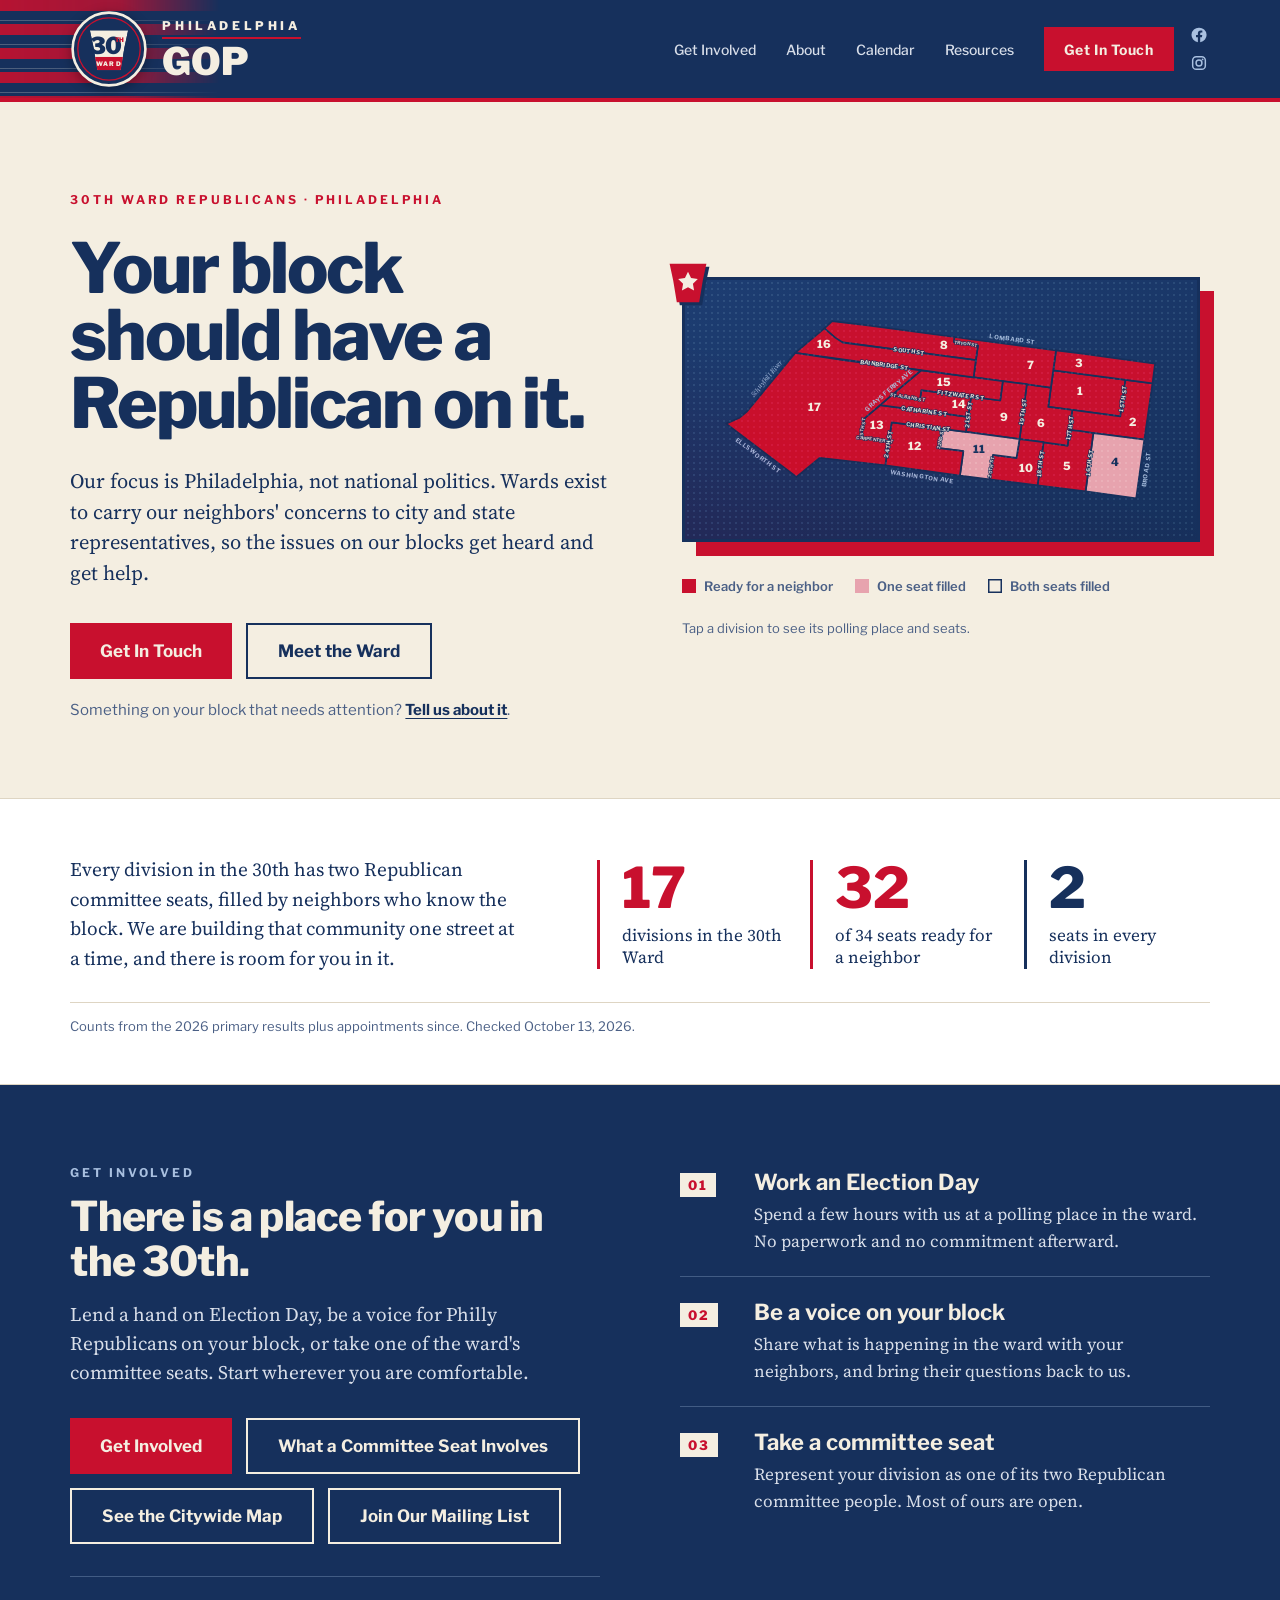
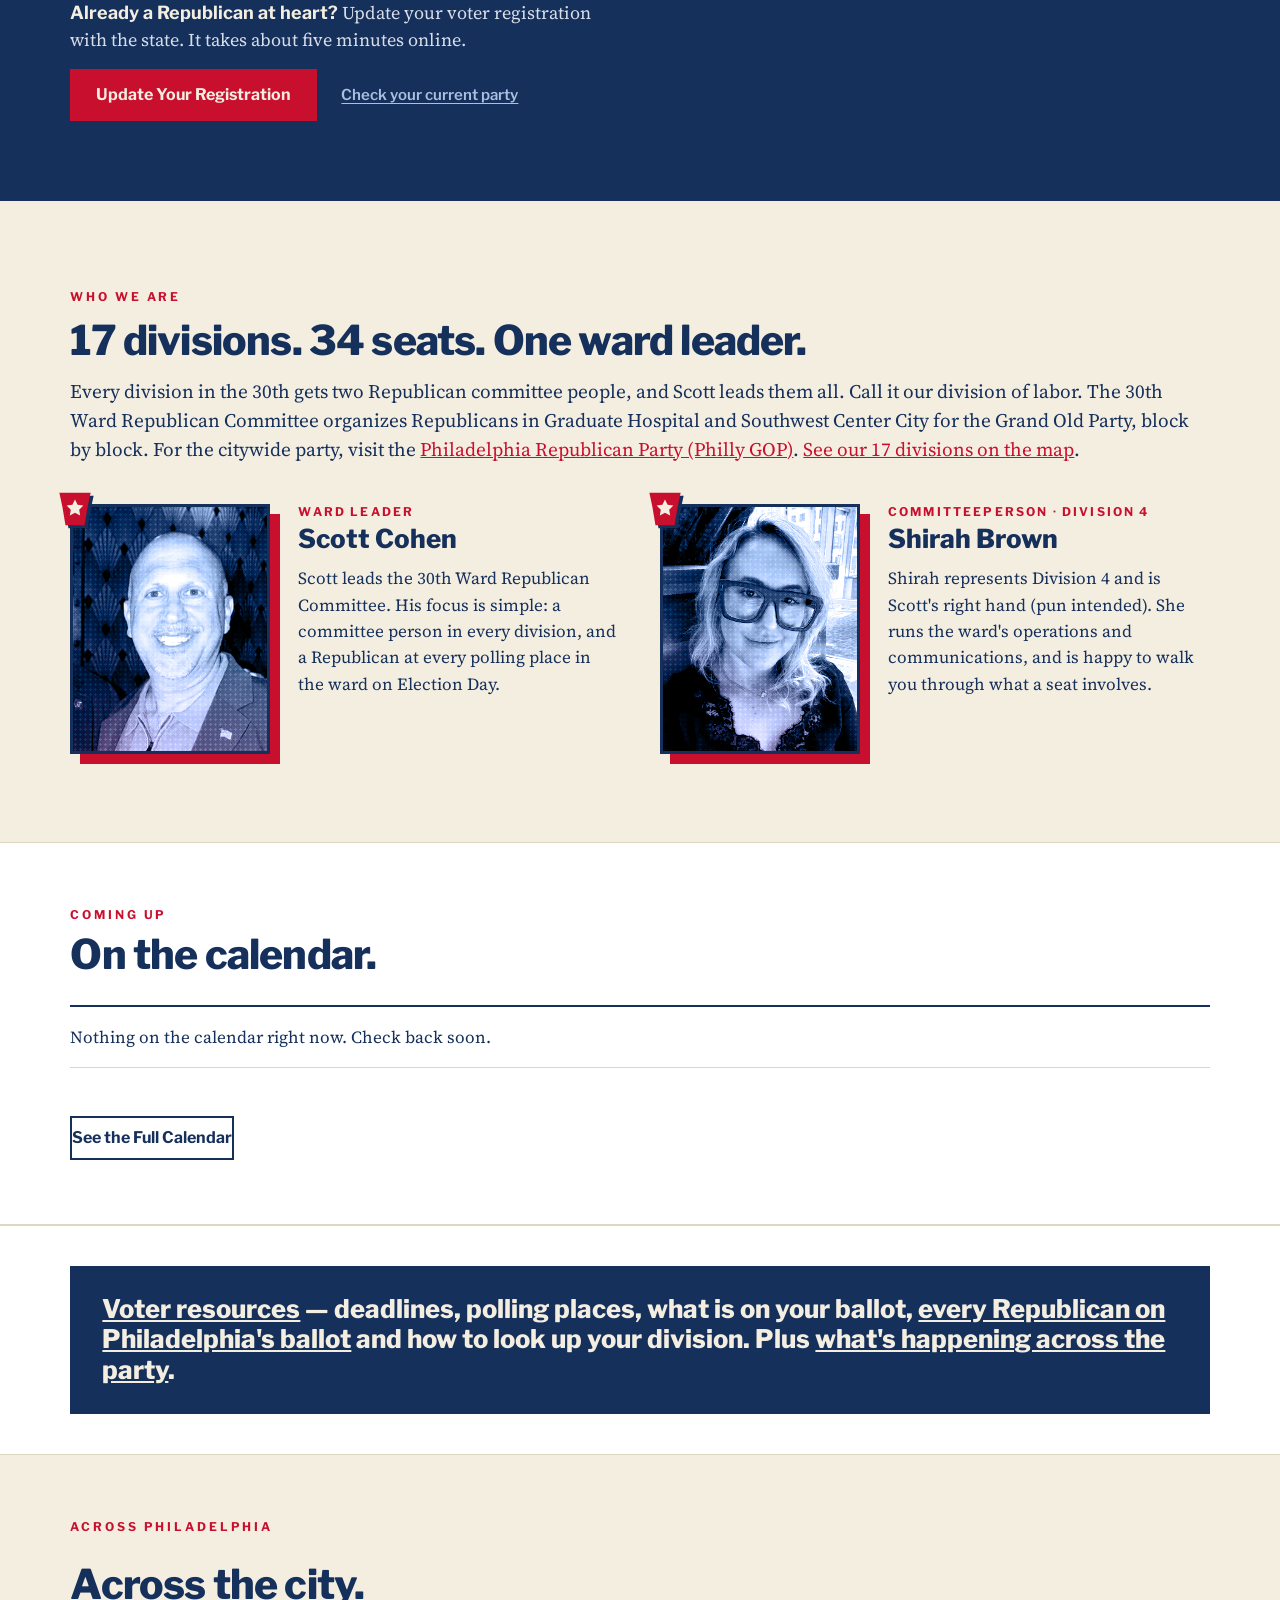
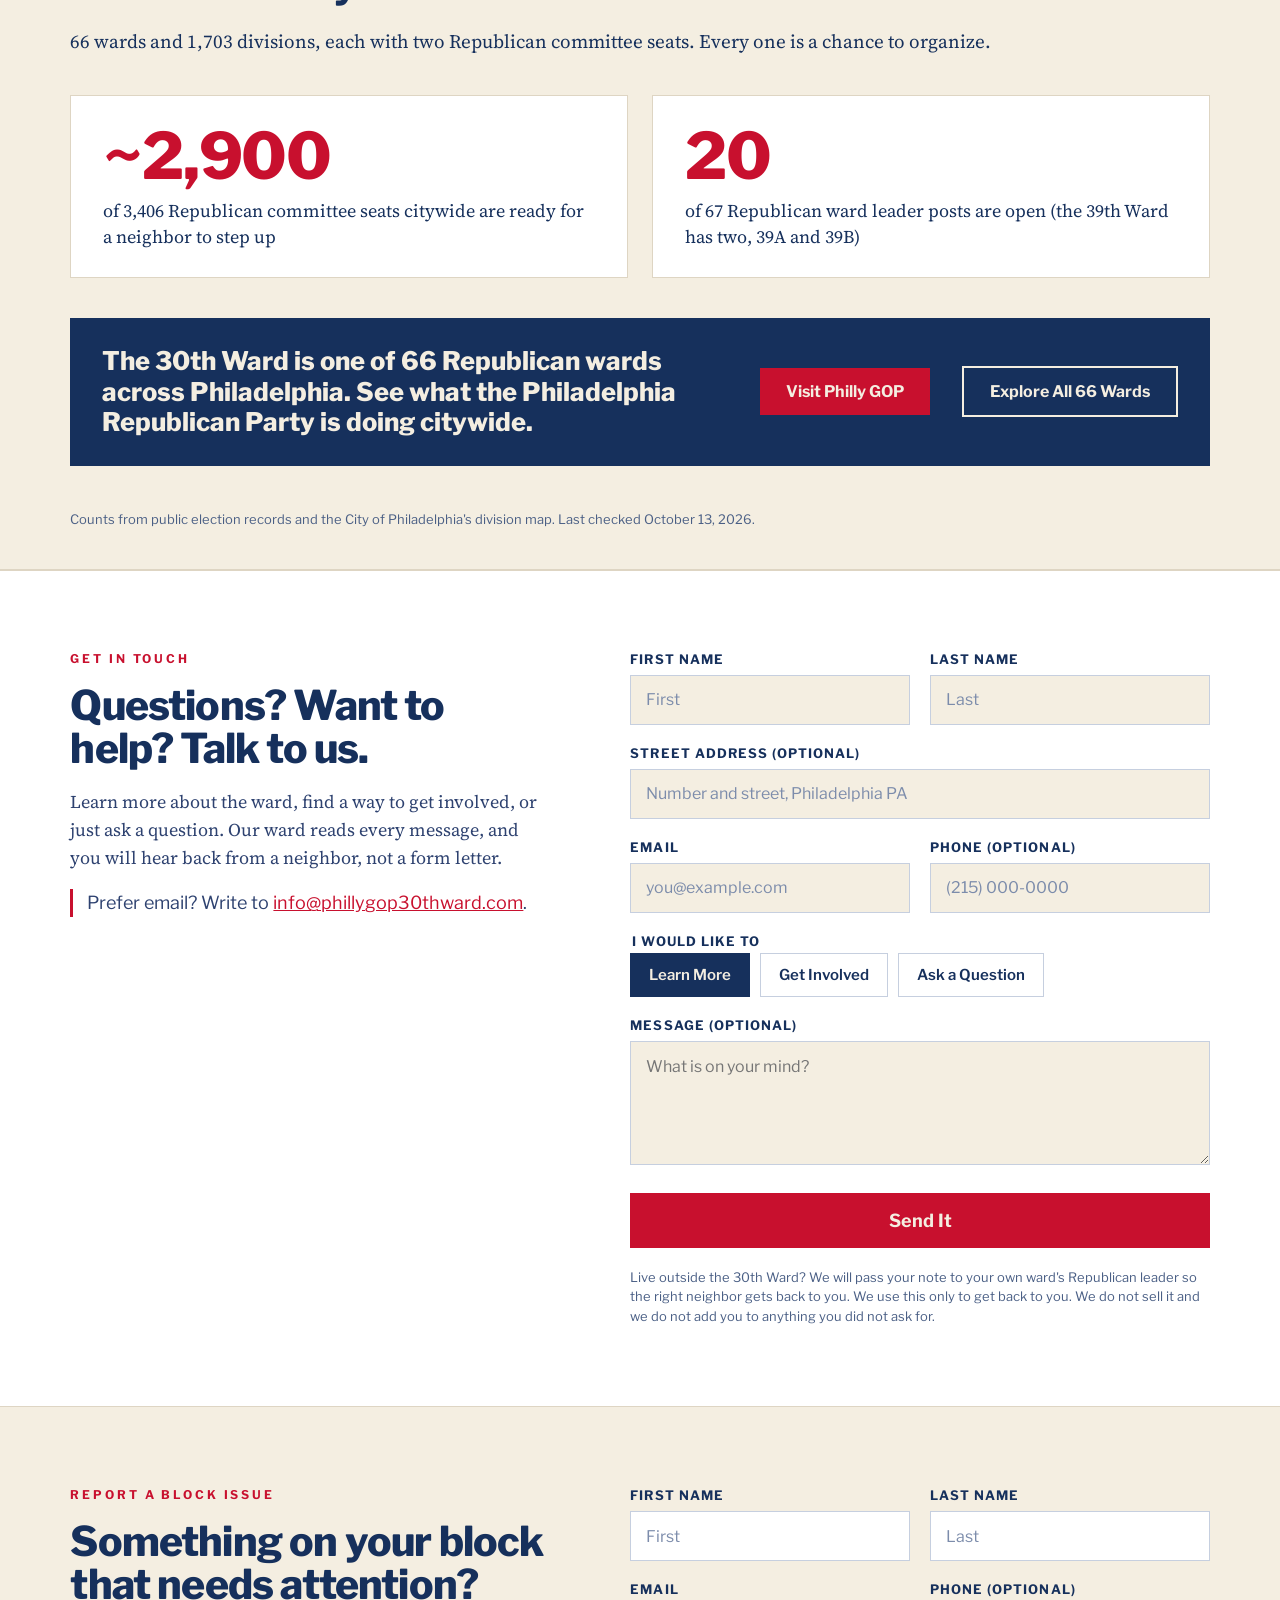
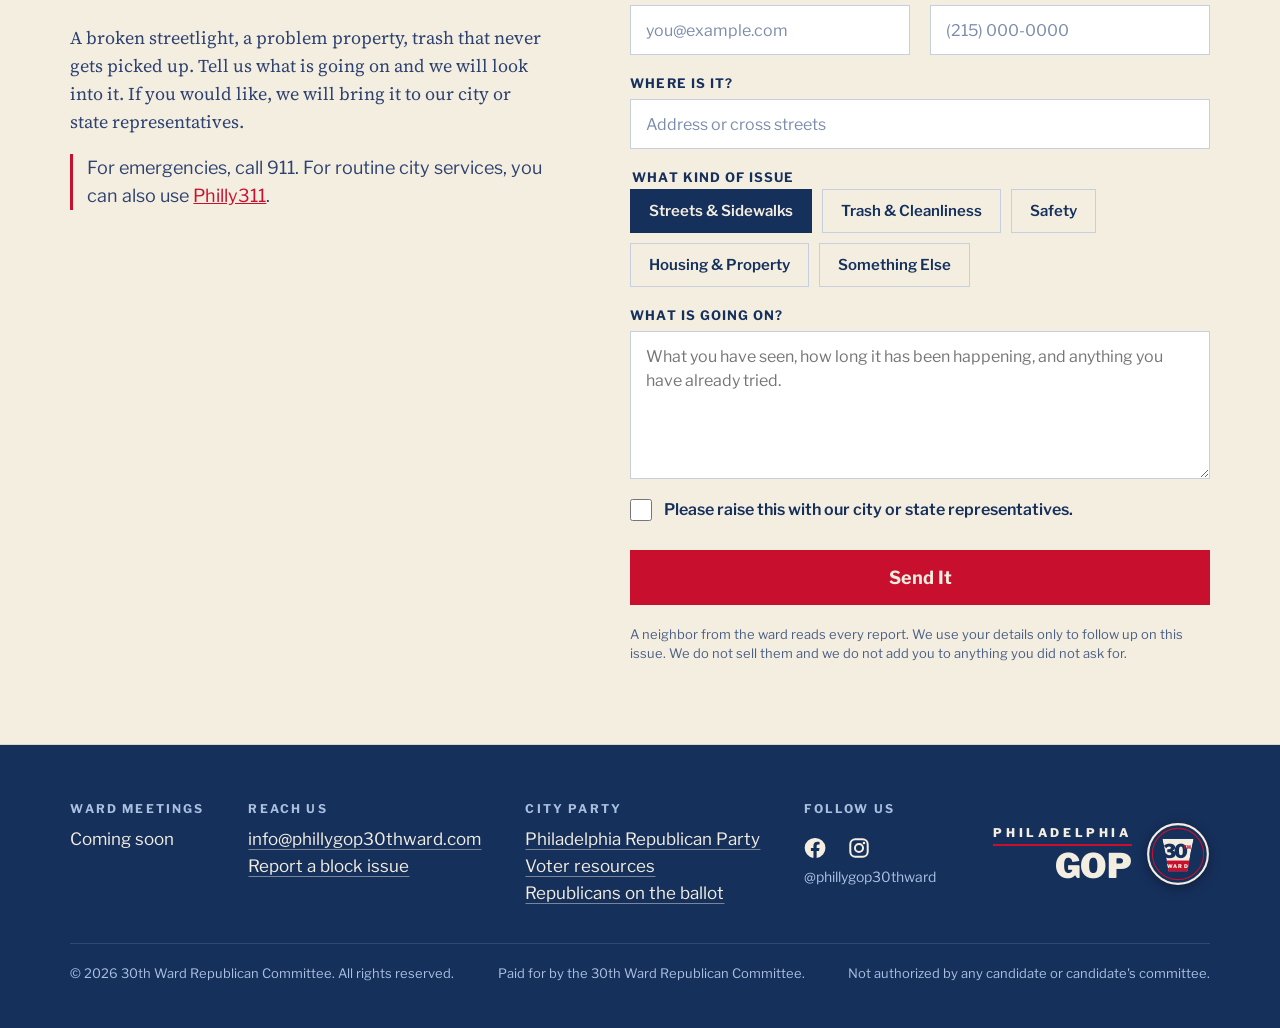
==== contact/index.html @ d61a3241 "Add short caption links: /vote, /events, /contact Redirect pages for Instagram captions. /join alrea" ====
<!doctype html>
<html lang="en">
<head>
<meta charset="utf-8">
<title>Philly GOP 30th Ward</title>
<meta name="robots" content="noindex">
<link rel="canonical" href="https://phillygop30thward.com/">
<meta http-equiv="refresh" content="0; url=/index.html#start">
<script>location.replace('/' + location.search + '#start');</script>
</head>
<body>
<p><a href="/index.html#start">Continue to phillygop30thward.com/index.html#start</a></p>
</body>
</html>
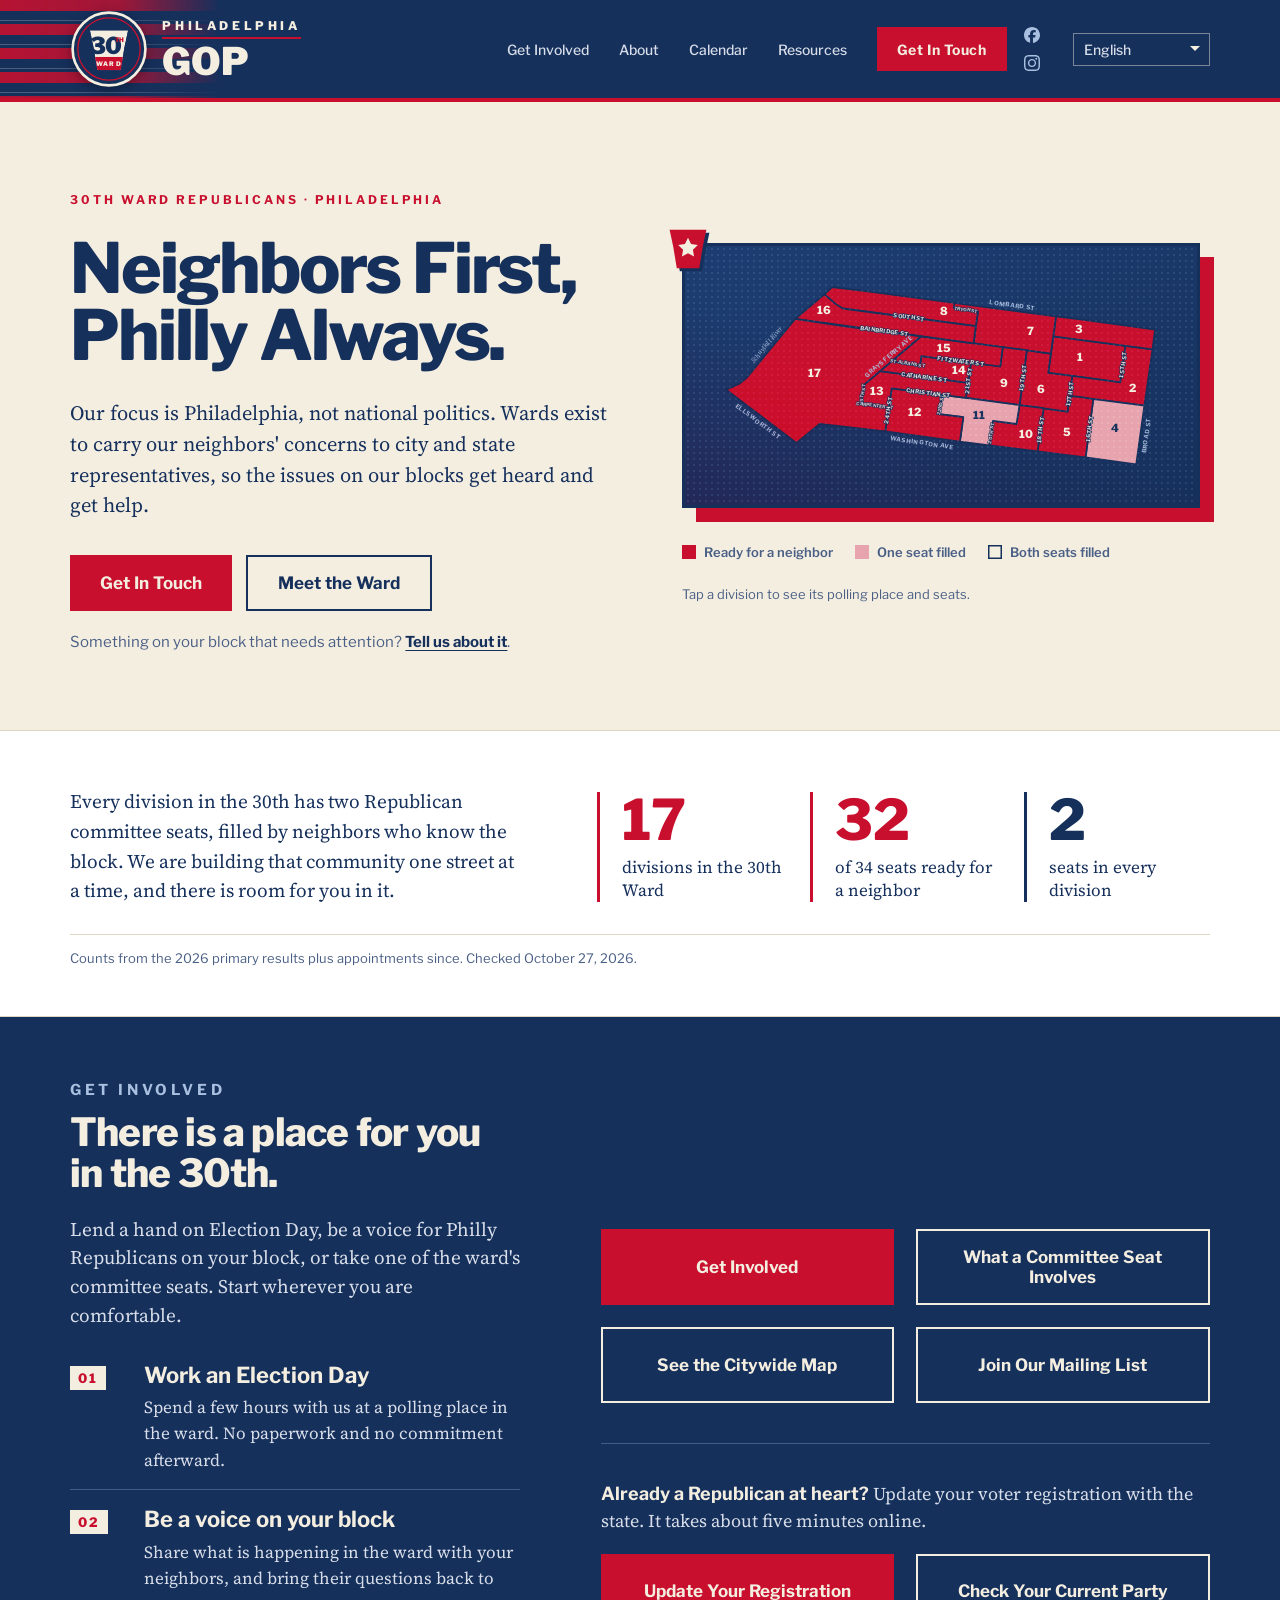
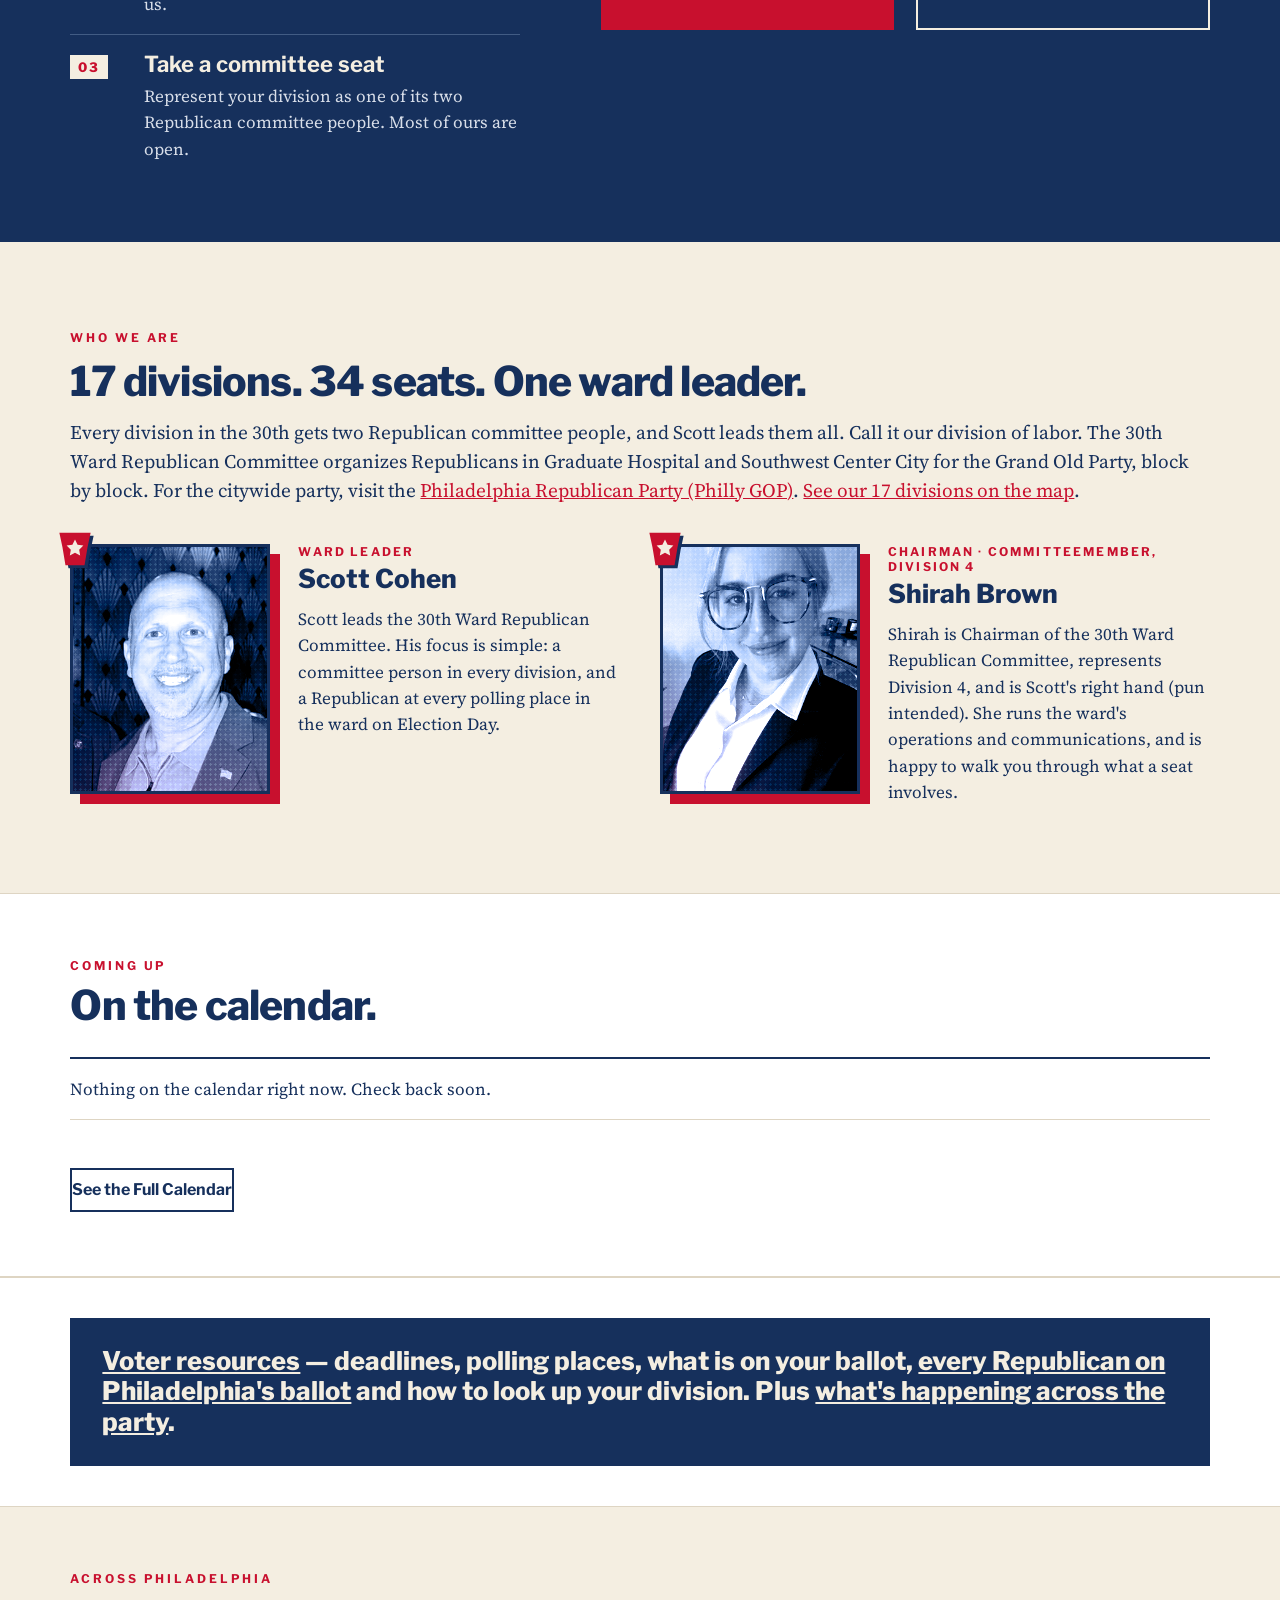
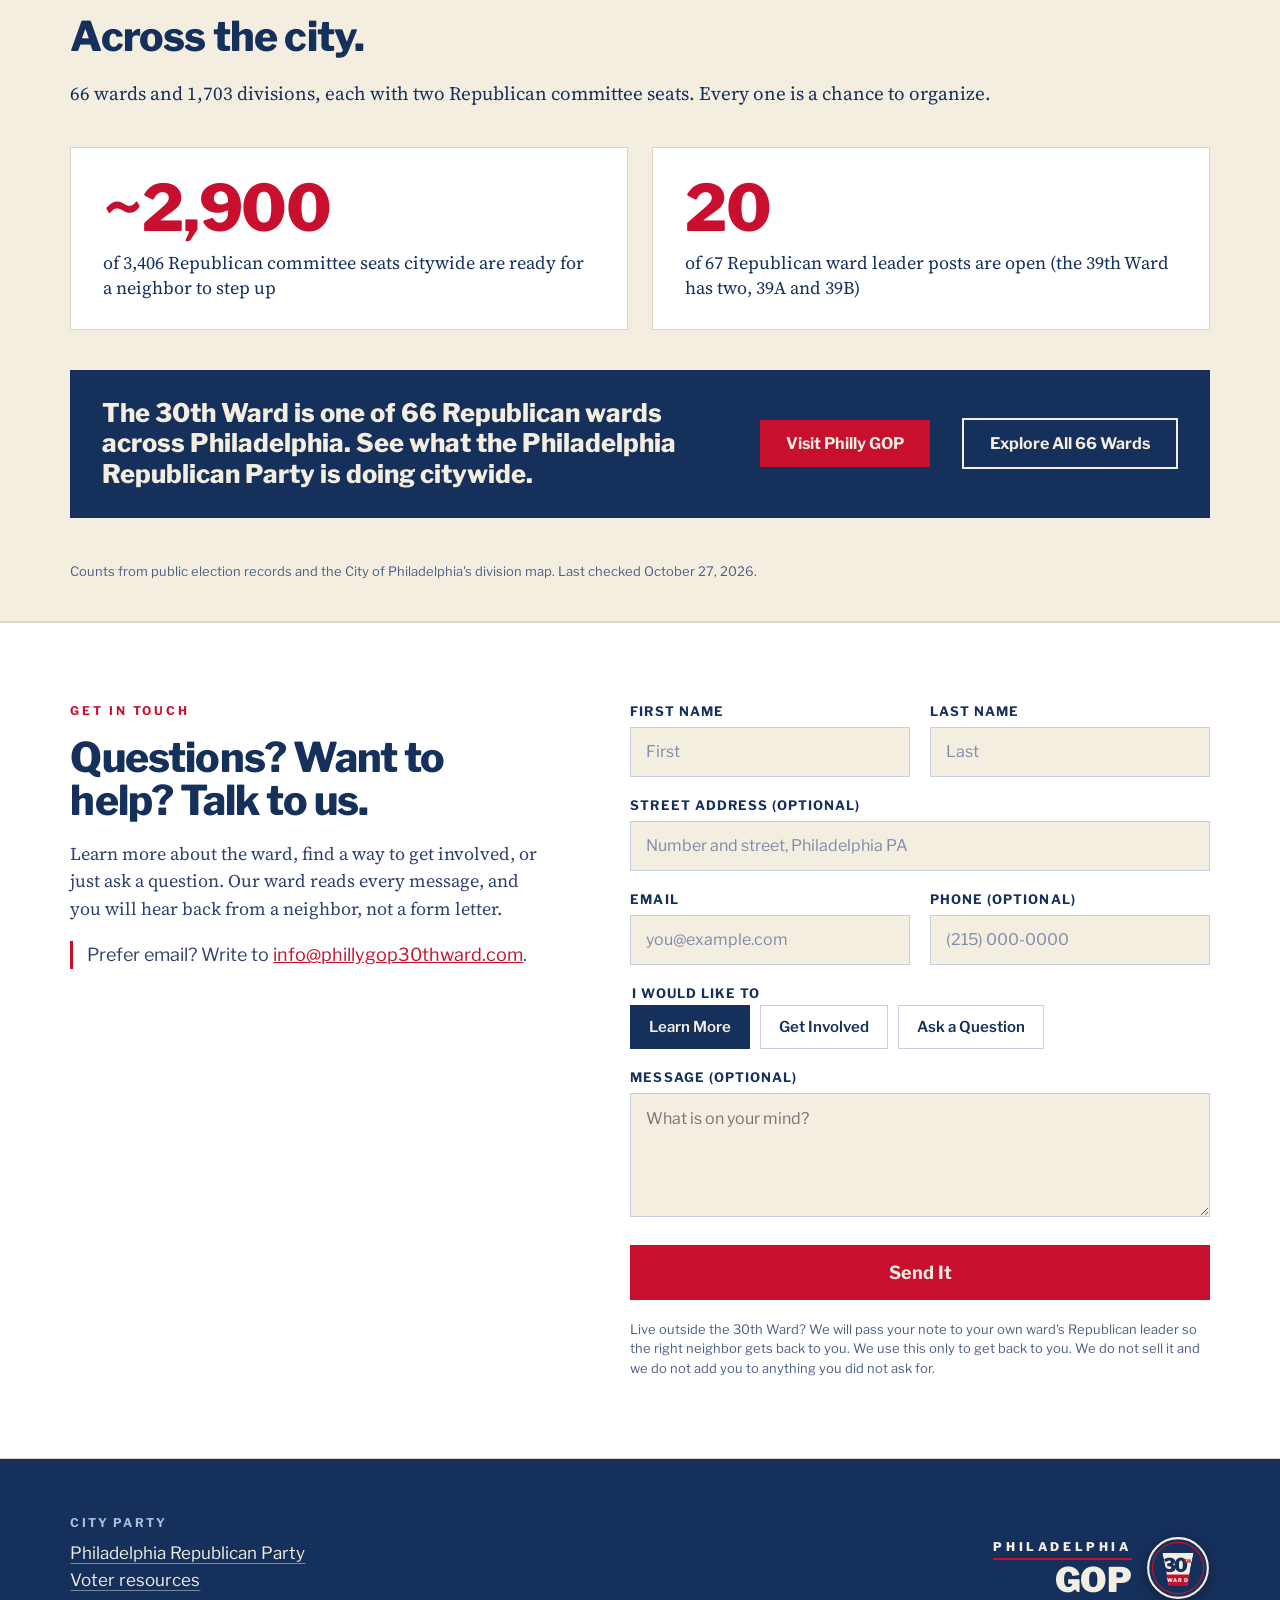
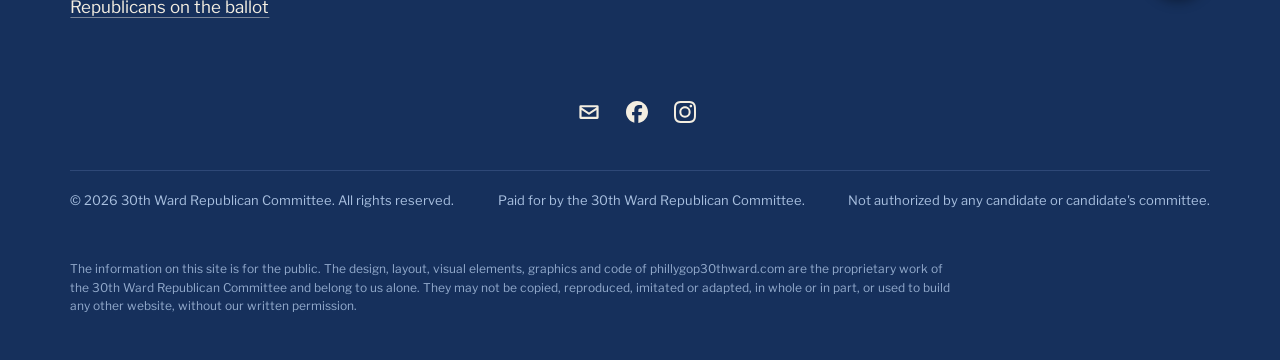
==== commit fc1f7bc0: "Title Shirah as Chairman; add proprietary design notice sitewide and LICENSE" ====
--- a/contact/index.html
+++ b/contact/index.html
@@ -1,7 +1,14 @@
 <!doctype html>
+<!--
+  phillygop30thward.com
+  © 2026 30th Ward Republican Committee. All rights reserved.
+  The design, layout, visual elements, graphics and code of this website are proprietary.
+  No license is granted to copy, reproduce, imitate, adapt or reuse them, in whole or in part, without written permission.
+-->
 <html lang="en">
 <head>
 <meta charset="utf-8">
+<meta name="copyright" content="© 2026 30th Ward Republican Committee. Design, layout, visual elements and code are proprietary. All rights reserved.">
 <title>Philly GOP 30th Ward</title>
 <meta name="robots" content="noindex">
 <link rel="canonical" href="https://phillygop30thward.com/">
